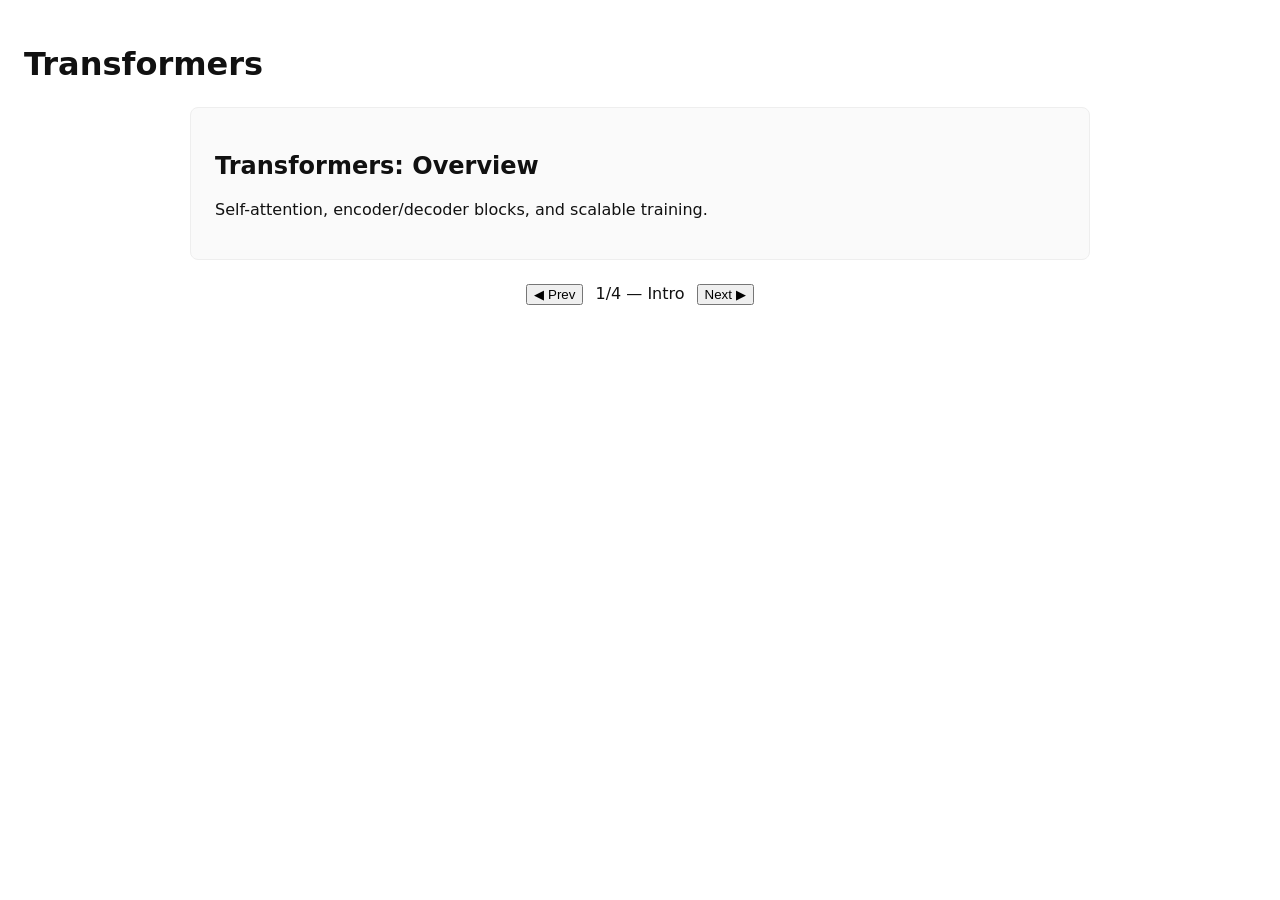
==== presentations/transformers/index.html @ 838b5c8e "Add presentations folder and transformers template Co-authored-by: Copilot <223556219+Copilot@users." ====
<!doctype html>
<html>
<head>
  <meta charset="utf-8">
  <title>Transformers — Presentation</title>
  <link rel="stylesheet" href="style.css">
</head>
<body>
  <header><h1>Transformers</h1></header>
  <main class="slides">
    <section class="slide" data-title="Intro">
      <h2>Transformers: Overview</h2>
      <p>Self-attention, encoder/decoder blocks, and scalable training.</p>
    </section>
    <section class="slide" data-title="Attention">
      <h2>Self-Attention</h2>
      <p>Compute attention weights between tokens to produce contextual representations.</p>
      <button id="show-sources">Sources</button>
    </section>
    <section class="slide" data-title="Architecture">
      <h2>Architecture</h2>
      <ul>
        <li>Multi-head attention</li>
        <li>Feed-forward layers</li>
        <li>Layer norm & residual connections</li>
      </ul>
      <button id="show-notes">Speaker notes</button>
    </section>
    <section class="slide" data-title="Summary">
      <h2>Summary</h2>
      <p>Transformers enabled large-scale language models via attention and scaling.</p>
    </section>
  </main>
  <nav class="controls">
    <button id="prev">◀ Prev</button>
    <span id="counter"></span>
    <button id="next">Next ▶</button>
  </nav>

  <aside id="overlay-sources" class="overlay hidden">
    <div class="panel">
      <h3>Sources</h3>
      <ul>
        <li>Vaswani et al., Attention is All You Need (2017)</li>
        <li>Related tutorials and blog posts</li>
      </ul>
      <button class="close">Close</button>
    </div>
  </aside>

  <aside id="overlay-notes" class="overlay hidden">
    <div class="panel">
      <h3>Speaker notes</h3>
      <p>Explain attention heads, show visualizations, and link to papers.</p>
      <button class="close">Close</button>
    </div>
  </aside>

  <script src="script.js"></script>
</body>
</html>
---- presentations/transformers/style.css ----
*{box-sizing:border-box}
body{font-family:system-ui,Arial;background:#fff;color:#111;margin:0;padding:24px}
.slides{max-width:900px;margin:24px auto}
.slide{display:none;padding:24px;border-radius:8px;border:1px solid #eee;background:#fafafa}
.slide.active{display:block}
.controls{display:flex;justify-content:center;gap:12px;margin-top:12px}
.overlay{position:fixed;inset:0;display:flex;align-items:center;justify-content:center;background:rgba(0,0,0,0.5)}
.overlay.hidden{display:none}
.panel{background:#fff;padding:20px;border-radius:8px;max-width:640px;width:90%}
button{cursor:pointer}
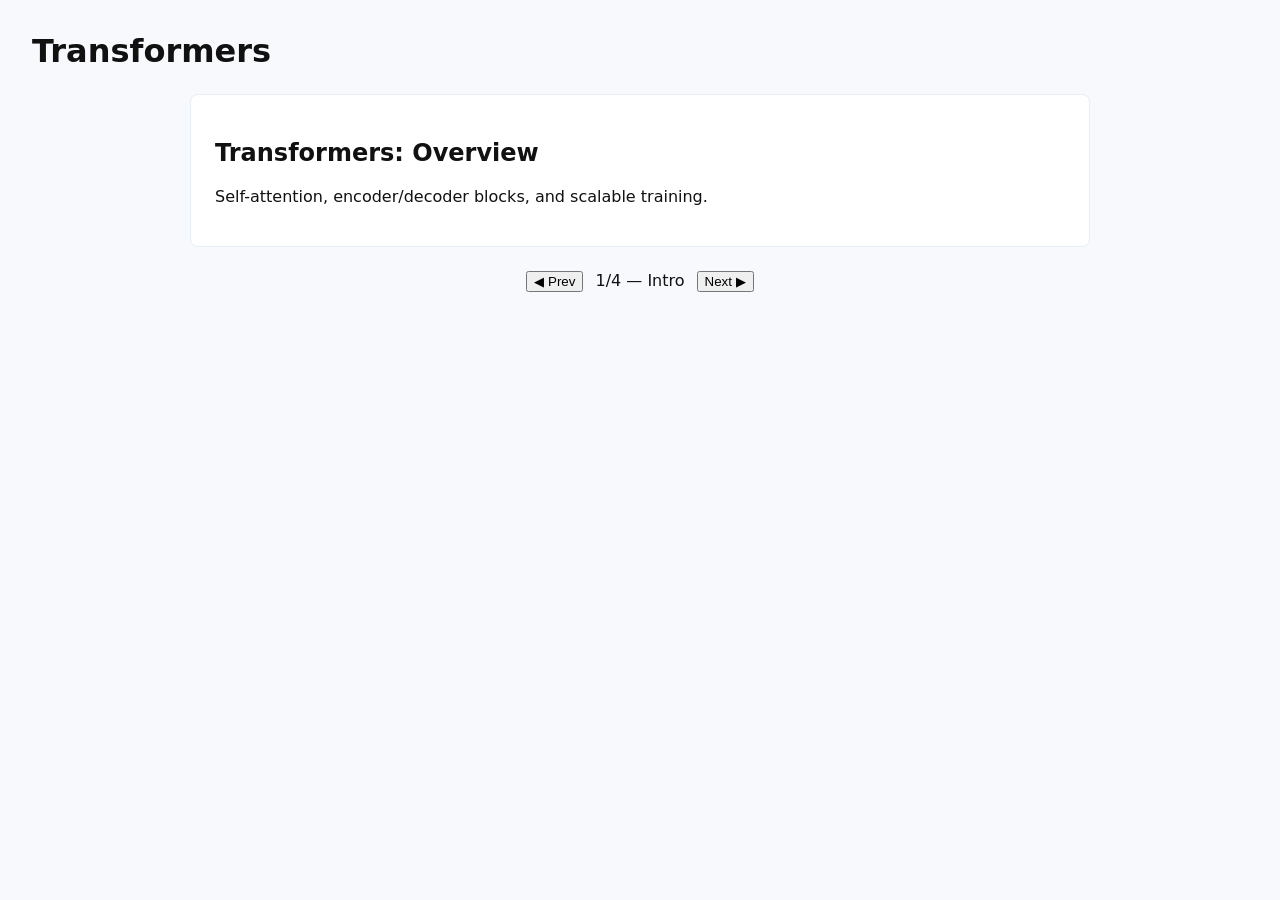
==== commit 6e2d1d6d: "Add README and transformers template Co-authored-by: Copilot <223556219+Copilot@users.noreply.github" ====
--- a/presentations/transformers/index.html
+++ b/presentations/transformers/index.html
@@ -42,7 +42,6 @@
       <h3>Sources</h3>
       <ul>
         <li>Vaswani et al., Attention is All You Need (2017)</li>
-        <li>Related tutorials and blog posts</li>
       </ul>
       <button class="close">Close</button>
     </div>
--- a/presentations/transformers/style.css
+++ b/presentations/transformers/style.css
@@ -1,7 +1,8 @@
 *{box-sizing:border-box}
-body{font-family:system-ui,Arial;background:#fff;color:#111;margin:0;padding:24px}
+body{font-family:system-ui,Arial;background:#f7f9fc;color:#111;margin:0;padding:32px}
+header h1{margin:0 0 16px}
 .slides{max-width:900px;margin:24px auto}
-.slide{display:none;padding:24px;border-radius:8px;border:1px solid #eee;background:#fafafa}
+.slide{display:none;padding:24px;border-radius:8px;border:1px solid #e6eef8;background:#fff}
 .slide.active{display:block}
 .controls{display:flex;justify-content:center;gap:12px;margin-top:12px}
 .overlay{position:fixed;inset:0;display:flex;align-items:center;justify-content:center;background:rgba(0,0,0,0.5)}
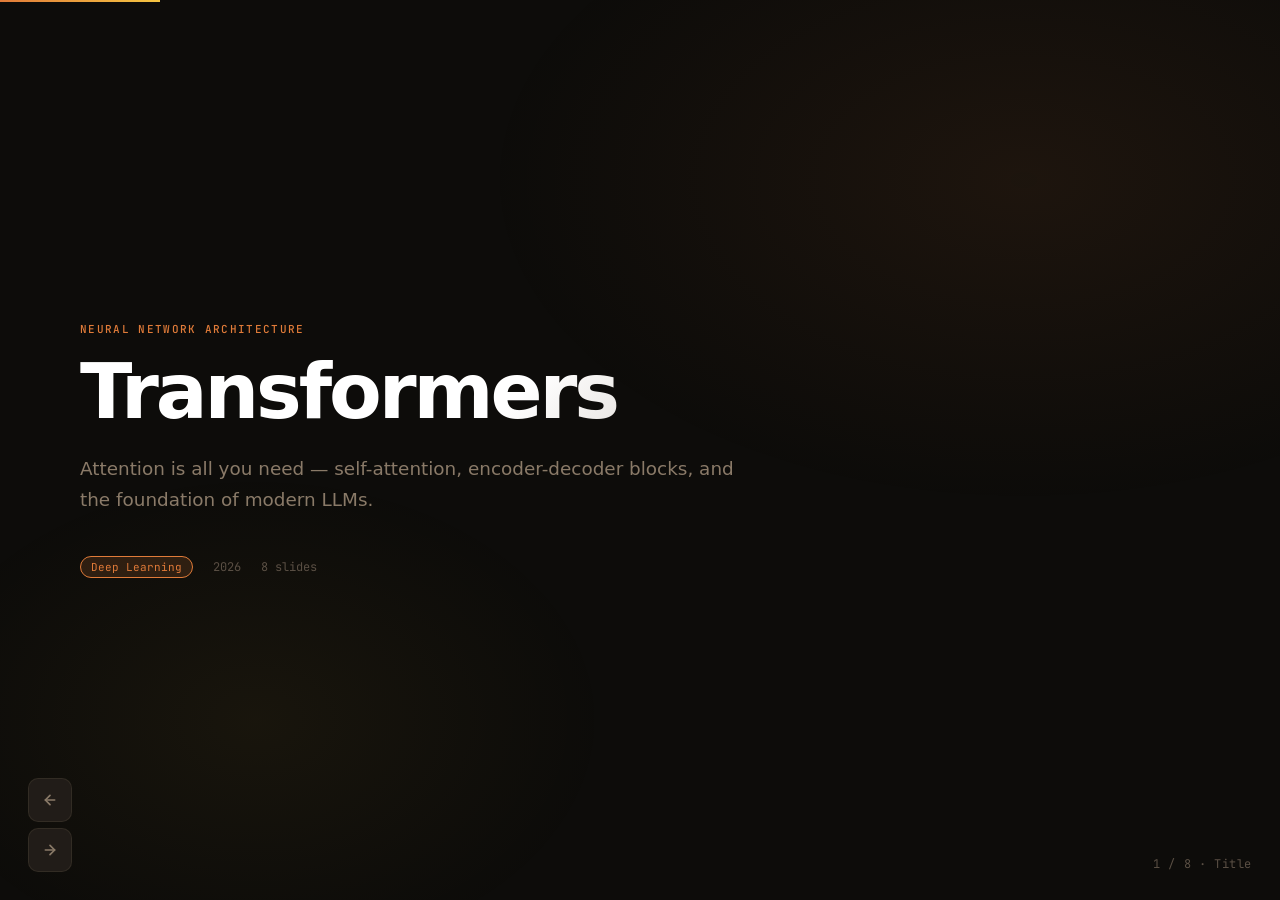
==== commit 42d7adbe: "feat: complete redesign of transformers presentation - dark warm theme, full-frame slides, lower-lef" ====
--- a/presentations/transformers/index.html
+++ b/presentations/transformers/index.html
@@ -1,60 +1,292 @@
 <!doctype html>
-<html>
+<html lang="en">
 <head>
   <meta charset="utf-8">
+  <meta name="viewport" content="width=device-width,initial-scale=1">
   <title>Transformers — Presentation</title>
   <link rel="stylesheet" href="style.css">
+  <link rel="preconnect" href="https://fonts.googleapis.com">
+  <link href="https://fonts.googleapis.com/css2?family=Inter:wght@400;500;600;700&family=JetBrains+Mono:wght@400;500&display=swap" rel="stylesheet">
 </head>
 <body>
-  <header><h1>Transformers</h1></header>
-  <main class="slides">
-    <section class="slide" data-title="Intro">
-      <h2>Transformers: Overview</h2>
-      <p>Self-attention, encoder/decoder blocks, and scalable training.</p>
-    </section>
-    <section class="slide" data-title="Attention">
-      <h2>Self-Attention</h2>
-      <p>Compute attention weights between tokens to produce contextual representations.</p>
-      <button id="show-sources">Sources</button>
-    </section>
-    <section class="slide" data-title="Architecture">
-      <h2>Architecture</h2>
-      <ul>
-        <li>Multi-head attention</li>
-        <li>Feed-forward layers</li>
-        <li>Layer norm & residual connections</li>
-      </ul>
-      <button id="show-notes">Speaker notes</button>
-    </section>
+
+  <!-- Progress bar -->
+  <div class="progress-bar" id="progress"></div>
+
+  <!-- Slides -->
+  <div class="slides-wrapper">
+
+    <!-- Slide 1: Title -->
+    <section class="slide title-slide active" data-title="Title">
+      <div class="slide-label">Neural Network Architecture</div>
+      <h1>Transformers</h1>
+      <p>Attention is all you need — self-attention, encoder-decoder blocks, and the foundation of modern LLMs.</p>
+      <div class="title-meta">
+        <span class="tag">Deep Learning</span>
+        <span>2026</span>
+        <span>8 slides</span>
+      </div>
+    </section>
+
+    <!-- Slide 2: Embeddings -->
+    <section class="slide" data-title="Embeddings">
+      <div class="slide-label">Section 1 — Tokenization</div>
+      <h2>Embeddings: Turning Words into Numbers</h2>
+      <div class="two-col">
+        <div>
+          <ul class="bullet-list">
+            <li><strong>Token</strong> — a discrete unit of text: word, subword (<code>@@</code>), or character.</li>
+            <li><strong>Embedding table</strong> — a learned matrix <code>E ∈ ℝ<sup>V×d</sup></code> where <code>V</code> = vocab size, <code>d</code> = embedding dimension.</li>
+            <li><strong>Positional encoding</strong> — adds position signal via sin/cos functions or learned offsets so the model knows token order.</li>
+            <li>Output: a sequence of dense vectors that capture semantic and syntactic meaning.</li>
+          </ul>
+        </div>
+        <div class="diagram">
+          <div class="diagram-row">
+            <div class="diagram-label">Input</div>
+            <div class="diagram-box">"the cat sat down"</div>
+          </div>
+          <div class="diagram-row">
+            <div class="diagram-label">Tokenize</div>
+            <div class="diagram-box">the | _cat | _sat | _down</div>
+          </div>
+          <div class="diagram-row">
+            <div class="diagram-label">Embed</div>
+            <div class="diagram-box highlight">E × indices → d-dim vectors</div>
+          </div>
+          <div class="diagram-row">
+            <div class="diagram-label">+ Pos enc</div>
+            <div class="diagram-box">sin/cos or learned</div>
+          </div>
+        </div>
+      </div>
+    </section>
+
+    <!-- Slide 3: Self-Attention -->
+    <section class="slide" data-title="Self-Attention">
+      <div class="slide-label">Section 2 — Core Mechanism</div>
+      <h2>Self-Attention: Context Through Queries &amp; Keys</h2>
+      <div class="two-col">
+        <div>
+          <ul class="bullet-list">
+            <li>Every token emits a <strong>query</strong> (what am I looking for?) and receives <strong>keys</strong> (what do I contain?) from all other tokens.</li>
+            <li>Attention score: <code>score(q, k) = q · k / √d<sub>k</sub></code></li>
+            <li>Softmax over all scores yields a weighted sum of <strong>values</strong> (<code>v</code>) — the attended output.</li>
+            <li>All in parallel: matrix operations <code>Q = XW<sub>Q</sub>,  K = XW<sub>K</sub>,  V = XW<sub>V</sub></code></li>
+          </ul>
+          <div class="callout">
+            Scaled dot-product prevents vanishing gradients in high-dimensional projections.
+          </div>
+        </div>
+        <div class="diagram">
+          <div class="diagram-row">
+            <div class="diagram-label">Q · K<sup>T</sup></div>
+            <div class="diagram-box">Attention scores</div>
+          </div>
+          <div class="diagram-row">
+            <div class="diagram-label">softmax</div>
+            <div class="diagram-box highlight">Probability distribution</div>
+          </div>
+          <div class="diagram-row">
+            <div class="diagram-label">× V</div>
+            <div class="diagram-box">Weighted context vectors</div>
+          </div>
+          <div style="text-align:center;margin-top:14px;font-size:11px;font-family:var(--font-mono);color:var(--text-dim)">
+            Output = softmax(QK<sup>T</sup>/√d) · V
+          </div>
+        </div>
+      </div>
+    </section>
+
+    <!-- Slide 4: Multi-Head Attention -->
+    <section class="slide" data-title="Multi-Head Attention">
+      <div class="slide-label">Section 3 — Parallel Attention</div>
+      <h2>Multi-Head Attention</h2>
+      <p>Run multiple attention heads in parallel, each with its own <code>W<sub>Q</sub>, W<sub>K</sub>, W<sub>V</sub></code> — then concatenate and project.</p>
+      <div class="content-grid triple" style="margin-top:28px">
+        <div class="content-card">
+          <div class="card-num">01</div>
+          <h3>Split into h heads</h3>
+          <p>Each head operates on a reduced dimension <code>d<sub>h</sub> = d / h</code>, keeping total compute manageable.</p>
+        </div>
+        <div class="content-card">
+          <div class="card-num">02</div>
+          <h3>Attend in parallel</h3>
+          <p>Heads independently compute attention, capturing different relational patterns — syntax, coreference, semantics.</p>
+        </div>
+        <div class="content-card">
+          <div class="card-num">03</div>
+          <h3>Concat &amp; project</h3>
+          <p><code>Output = W<sup>O</sup> · concat(head<sub>1</sub>, …, head<sub>h</sub>)</code> — linear projection back to <code>d</code>.</p>
+        </div>
+      </div>
+      <div class="callout" style="margin-top:24px">
+        Different heads learn different attention patterns — some focus on local context, others on distant dependencies.
+      </div>
+    </section>
+
+    <!-- Slide 5: Feed-Forward & Residuals -->
+    <section class="slide" data-title="FFN & Residuals">
+      <div class="slide-label">Section 4 — Per-Layer Components</div>
+      <h2>Feed-Forward &amp; Residual Connections</h2>
+      <div class="two-col">
+        <div>
+          <ul class="bullet-list">
+            <li><strong>FFN</strong> — two linear layers with <code>GELU</code> activation: <code>FFN(x) = GELU(xW<sub>1</sub>)W<sub>2</sub></code>. Applies non-linearity to each token independently.</li>
+            <li><strong>Residual connection</strong>: <code>x ← x + Sublayer(x)</code> — enables gradient flow and trains deep networks reliably.</li>
+            <li><strong>LayerNorm</strong>: <code>y = (x − μ) / √(σ² + ε) ⊙ γ + β</code> — stabilizes training by normalizing activations per token.</li>
+          </ul>
+        </div>
+        <div class="diagram">
+          <div style="font-size:11px;font-family:var(--font-mono);color:var(--text-dim);margin-bottom:12px">Per Transformer Block:</div>
+          <div class="diagram-row">
+            <div class="diagram-label">Input x</div>
+            <div class="diagram-box">d-dimensional</div>
+          </div>
+          <div class="diagram-row">
+            <div class="diagram-label">+ Sublayer</div>
+            <div class="diagram-box highlight">Multi-Head Attention or FFN</div>
+          </div>
+          <div class="diagram-row">
+            <div class="diagram-label">LayerNorm</div>
+            <div class="diagram-box">normalize(x + sublayer)</div>
+          </div>
+          <div class="diagram-row">
+            <div class="diagram-label">× Skip</div>
+            <div class="diagram-box">residual added above</div>
+          </div>
+        </div>
+      </div>
+    </section>
+
+    <!-- Slide 6: Encoder-Decoder -->
+    <section class="slide" data-title="Encoder-Decoder">
+      <div class="slide-label">Section 5 — Architecture</div>
+      <h2>Encoder-Decoder Architecture</h2>
+      <div class="two-col">
+        <div>
+          <ul class="bullet-list">
+            <li><strong>Encoder</strong> — N identical layers. Each has <strong>Multi-Head Self-Attention</strong> + FFN with residual &amp; LayerNorm. Sees the full input sequence.</li>
+            <li><strong>Decoder</strong> — N identical layers. Each has <strong>Masked</strong> Self-Attention (can't see future) + Encoder-Decoder Cross-Attention + FFN.</li>
+            <li><strong>Cross-attention</strong>: queries come from decoder; keys &amp; values come from encoder output — aligns decoding to source representation.</li>
+          </ul>
+          <div class="callout" style="margin-top:16px">
+            The original Transformer: 6 encoder layers, 6 decoder layers, <code>d<sub>model</sub>=512</code>.
+          </div>
+        </div>
+        <div style="display:flex;flex-direction:column;gap:16px">
+          <div class="content-card">
+            <div class="card-num">ENCODER</div>
+            <h3>Input embedding → Pos enc</h3>
+            <p style="font-size:13px;color:var(--text-dim);margin-top:6px">
+              ↓<br>
+              [×N] Self-Attn → FFN → +Skip → Norm<br>
+              ↓<br>
+              Context vectors (K, V) for decoder
+            </p>
+          </div>
+          <div class="content-card">
+            <div class="card-num">DECODER</div>
+            <h3>Target tokens → Pos enc</h3>
+            <p style="font-size:13px;color:var(--text-dim);margin-top:6px">
+              ↓<br>
+              [×N] Masked Attn → Cross-Attn (↕ encoder) → FFN<br>
+              ↓<br>
+              Linear → Softmax → next token
+            </p>
+          </div>
+        </div>
+      </div>
+    </section>
+
+    <!-- Slide 7: Training & Scaling -->
+    <section class="slide" data-title="Training">
+      <div class="slide-label">Section 6 — Training</div>
+      <h2>Training &amp; Scaling</h2>
+      <div class="content-grid" style="margin-top:16px">
+        <div class="content-card">
+          <div class="card-num">01 — Objective</div>
+          <h3>Causal Language Modeling</h3>
+          <p>Predict the next token given the prefix. Minimize cross-entropy loss over the training corpus. Teacher forcing during training.</p>
+        </div>
+        <div class="content-card">
+          <div class="card-num">02 — Optimization</div>
+          <h3>AdamW + Warmup</h3>
+          <p>AdamW with weight decay (decouples L2 from momentum). Learning rate warmup for <code>warmup_steps</code> then inverse-square-root decay.</p>
+        </div>
+        <div class="content-card">
+          <div class="card-num">03 — Scaling</div>
+          <h3>Power Law Scaling</h3>
+          <p>Loss ∝ N<sup>−0.07</sup> · C<sup>−0.076</sup> · D<sup>−0.057</sup> (Kaplan et al.). Bigger models + more data + more compute = better performance.</p>
+        </div>
+        <div class="content-card">
+          <div class="card-num">04 — Key Insight</div>
+          <h3>More Compute Wins</h3>
+          <p>GPT-3 (175B params), PaLM (540B), Llama 3 (405B). The transformer architecture scales predictably with compute budget.</p>
+        </div>
+      </div>
+    </section>
+
+    <!-- Slide 8: Summary -->
     <section class="slide" data-title="Summary">
+      <div class="slide-label">Wrap-up</div>
       <h2>Summary</h2>
-      <p>Transformers enabled large-scale language models via attention and scaling.</p>
-    </section>
-  </main>
-  <nav class="controls">
-    <button id="prev">◀ Prev</button>
-    <span id="counter"></span>
-    <button id="next">Next ▶</button>
+      <div class="summary-grid">
+        <div class="summary-card">
+          <div class="s-num">01</div>
+          <h3>Embeddings + Positional Encoding</h3>
+          <p>Tokens become dense vectors; position is encoded so order matters.</p>
+        </div>
+        <div class="summary-card">
+          <div class="s-num">02</div>
+          <h3>Scaled Dot-Product Attention</h3>
+          <p>Query-key-value projections compute contextual representations in parallel.</p>
+        </div>
+        <div class="summary-card">
+          <div class="s-num">03</div>
+          <h3>Multi-Head Attention</h3>
+          <p>Multiple heads capture different relationship types simultaneously.</p>
+        </div>
+        <div class="summary-card">
+          <div class="s-num">04</div>
+          <h3>FFN + Residuals + LayerNorm</h3>
+          <p>Each block is residualized; normalization stabilizes deep networks.</p>
+        </div>
+        <div class="summary-card">
+          <div class="s-num">05</div>
+          <h3>Encoder-Decoder</h3>
+          <p>Encoder builds context; decoder attends to it autoregressively.</p>
+        </div>
+        <div class="summary-card">
+          <div class="s-num">06</div>
+          <h3>Scaling Laws</h3>
+          <p>Performance improves predictably with model size, data, and compute.</p>
+        </div>
+      </div>
+      <div class="callout" style="margin-top:24px">
+        Reference: <strong>Vaswani et al., "Attention Is All You Need"</strong>, NeurIPS 2017.
+      </div>
+    </section>
+
+  </div>
+
+  <!-- Lower-left nav -->
+  <nav class="nav-panel" id="nav-panel" aria-label="Slide navigation">
+    <button class="nav-btn" id="prev" title="Previous (←)" aria-label="Previous slide">
+      <svg width="16" height="16" viewBox="0 0 24 24" fill="none" stroke="currentColor" stroke-width="2.5" stroke-linecap="round" stroke-linejoin="round">
+        <line x1="19" y1="12" x2="5" y2="12"/><polyline points="12 19 5 12 12 5"/>
+      </svg>
+    </button>
+    <button class="nav-btn" id="next" title="Next (→)" aria-label="Next slide">
+      <svg width="16" height="16" viewBox="0 0 24 24" fill="none" stroke="currentColor" stroke-width="2.5" stroke-linecap="round" stroke-linejoin="round">
+        <line x1="5" y1="12" x2="19" y2="12"/><polyline points="12 5 19 12 12 19"/>
+      </svg>
+    </button>
   </nav>
 
-  <aside id="overlay-sources" class="overlay hidden">
-    <div class="panel">
-      <h3>Sources</h3>
-      <ul>
-        <li>Vaswani et al., Attention is All You Need (2017)</li>
-      </ul>
-      <button class="close">Close</button>
-    </div>
-  </aside>
-
-  <aside id="overlay-notes" class="overlay hidden">
-    <div class="panel">
-      <h3>Speaker notes</h3>
-      <p>Explain attention heads, show visualizations, and link to papers.</p>
-      <button class="close">Close</button>
-    </div>
-  </aside>
+  <!-- Slide counter -->
+  <div class="counter" id="counter" aria-live="polite"></div>
 
   <script src="script.js"></script>
 </body>
-</html>
+</html>
--- a/presentations/transformers/style.css
+++ b/presentations/transformers/style.css
@@ -1,11 +1,408 @@
-*{box-sizing:border-box}
-body{font-family:system-ui,Arial;background:#f7f9fc;color:#111;margin:0;padding:32px}
-header h1{margin:0 0 16px}
-.slides{max-width:900px;margin:24px auto}
-.slide{display:none;padding:24px;border-radius:8px;border:1px solid #e6eef8;background:#fff}
-.slide.active{display:block}
-.controls{display:flex;justify-content:center;gap:12px;margin-top:12px}
-.overlay{position:fixed;inset:0;display:flex;align-items:center;justify-content:center;background:rgba(0,0,0,0.5)}
-.overlay.hidden{display:none}
-.panel{background:#fff;padding:20px;border-radius:8px;max-width:640px;width:90%}
-button{cursor:pointer}
+/* ── Reset & Variables ── */
+*, *::before, *::after { box-sizing: border-box; margin: 0; padding: 0; }
+
+:root {
+  --bg:           #0d0c0a;
+  --surface:      #181412;
+  --surface-2:    #211c18;
+  --border:       rgba(255,220,180,0.08);
+  --accent:       #e07b39;
+  --accent-dim:   rgba(224,123,57,0.15);
+  --accent-glow:  rgba(224,123,57,0.25);
+  --text:         #f0e6d3;
+  --text-muted:   #8a7a68;
+  --text-dim:     #5a4f44;
+  --amber:        #f5c542;
+  --amber-dim:    rgba(245,197,66,0.12);
+  --radius:       14px;
+  --font:         system-ui, -apple-system, 'Segoe UI', sans-serif;
+  --font-mono:    'JetBrains Mono', 'Fira Code', 'Cascadia Code', monospace;
+}
+
+html, body {
+  height: 100%;
+  overflow: hidden;
+  background: var(--bg);
+  color: var(--text);
+  font-family: var(--font);
+}
+
+/* ── Slide frame ── */
+.slides-wrapper {
+  position: fixed;
+  inset: 0;
+  display: flex;
+  align-items: stretch;
+}
+
+/* Left nav panel */
+.nav-panel {
+  position: fixed;
+  bottom: 28px;
+  left: 28px;
+  z-index: 100;
+  display: flex;
+  flex-direction: column;
+  gap: 6px;
+}
+
+.nav-btn {
+  width: 44px;
+  height: 44px;
+  background: var(--surface-2);
+  border: 1px solid var(--border);
+  border-radius: 10px;
+  color: var(--text-muted);
+  cursor: pointer;
+  display: flex;
+  align-items: center;
+  justify-content: center;
+  transition: background 0.18s, color 0.18s, border-color 0.18s, box-shadow 0.18s;
+}
+
+.nav-btn:hover {
+  background: var(--accent-dim);
+  border-color: var(--accent);
+  color: var(--accent);
+  box-shadow: 0 0 18px var(--accent-glow);
+}
+
+.nav-btn:active {
+  transform: scale(0.95);
+}
+
+.nav-btn svg { display: block; }
+
+/* Progress bar at top */
+.progress-bar {
+  position: fixed;
+  top: 0;
+  left: 0;
+  height: 2px;
+  background: linear-gradient(90deg, var(--accent), var(--amber));
+  z-index: 200;
+  transition: width 0.35s cubic-bezier(0.4, 0, 0.2, 1);
+}
+
+/* Slide counter bottom-right */
+.counter {
+  position: fixed;
+  bottom: 28px;
+  right: 28px;
+  z-index: 100;
+  font-family: var(--font-mono);
+  font-size: 12px;
+  color: var(--text-dim);
+  letter-spacing: 0.05em;
+}
+
+/* ── Slides ── */
+.slide {
+  position: absolute;
+  inset: 0;
+  display: flex;
+  flex-direction: column;
+  justify-content: center;
+  padding: 60px 80px;
+  opacity: 0;
+  pointer-events: none;
+  transition: opacity 0.4s ease;
+}
+
+.slide.active {
+  opacity: 1;
+  pointer-events: auto;
+}
+
+/* ── Typography helpers ── */
+.slide-label {
+  font-family: var(--font-mono);
+  font-size: 11px;
+  font-weight: 500;
+  letter-spacing: 0.12em;
+  text-transform: uppercase;
+  color: var(--accent);
+  margin-bottom: 16px;
+}
+
+.slide h1 {
+  font-size: clamp(2.8rem, 6vw, 5rem);
+  font-weight: 700;
+  letter-spacing: -0.04em;
+  line-height: 1.05;
+  color: var(--text);
+  margin-bottom: 20px;
+}
+
+.slide h2 {
+  font-size: clamp(1.8rem, 3.5vw, 2.8rem);
+  font-weight: 700;
+  letter-spacing: -0.03em;
+  line-height: 1.1;
+  color: var(--text);
+  margin-bottom: 24px;
+}
+
+.slide p {
+  font-size: 1.15rem;
+  line-height: 1.7;
+  color: var(--text-muted);
+  max-width: 680px;
+}
+
+.slide .sub {
+  font-size: 1rem;
+  color: var(--text-dim);
+  margin-top: 12px;
+}
+
+/* ── Slide-specific: Title ── */
+.title-slide {
+  background:
+    radial-gradient(ellipse 70% 60% at 80% 20%, rgba(224,123,57,0.08) 0%, transparent 60%),
+    radial-gradient(ellipse 50% 50% at 20% 80%, rgba(245,197,66,0.05) 0%, transparent 55%);
+}
+
+.title-slide h1 {
+  background: linear-gradient(135deg, #fff 40%, var(--text-muted) 100%);
+  -webkit-background-clip: text;
+  -webkit-text-fill-color: transparent;
+  background-clip: text;
+}
+
+.title-slide .title-meta {
+  margin-top: 40px;
+  display: flex;
+  align-items: center;
+  gap: 20px;
+}
+
+.title-slide .title-meta span {
+  font-family: var(--font-mono);
+  font-size: 12px;
+  color: var(--text-dim);
+}
+
+.title-slide .title-meta .tag {
+  background: var(--accent-dim);
+  border: 1px solid var(--accent);
+  color: var(--accent);
+  padding: 3px 10px;
+  border-radius: 100px;
+  font-size: 11px;
+}
+
+/* ── Content slide helpers ── */
+.content-grid {
+  display: grid;
+  grid-template-columns: 1fr 1fr;
+  gap: 24px;
+  align-items: start;
+  margin-top: 8px;
+}
+
+.content-grid.triple {
+  grid-template-columns: repeat(3, 1fr);
+}
+
+.content-card {
+  background: var(--surface);
+  border: 1px solid var(--border);
+  border-radius: var(--radius);
+  padding: 24px;
+  transition: border-color 0.2s;
+}
+
+.content-card:hover {
+  border-color: rgba(224,123,57,0.25);
+}
+
+.content-card .card-num {
+  font-family: var(--font-mono);
+  font-size: 10px;
+  color: var(--accent);
+  letter-spacing: 0.1em;
+  margin-bottom: 10px;
+}
+
+.content-card h3 {
+  font-size: 1rem;
+  font-weight: 600;
+  color: var(--text);
+  margin-bottom: 8px;
+}
+
+.content-card p {
+  font-size: 0.88rem;
+  color: var(--text-muted);
+  line-height: 1.6;
+}
+
+.content-card code {
+  font-family: var(--font-mono);
+  font-size: 0.82rem;
+  background: var(--surface-2);
+  border: 1px solid var(--border);
+  padding: 2px 7px;
+  border-radius: 5px;
+  color: var(--amber);
+}
+
+/* ── Diagram boxes ── */
+.diagram {
+  background: var(--surface);
+  border: 1px solid var(--border);
+  border-radius: var(--radius);
+  padding: 28px;
+  font-size: 0.9rem;
+}
+
+.diagram-row {
+  display: flex;
+  align-items: center;
+  gap: 12px;
+  padding: 10px 0;
+  border-bottom: 1px solid var(--border);
+}
+
+.diagram-row:last-child { border-bottom: none; }
+
+.diagram-label {
+  font-family: var(--font-mono);
+  font-size: 11px;
+  color: var(--text-dim);
+  width: 100px;
+  flex-shrink: 0;
+}
+
+.diagram-box {
+  flex: 1;
+  background: var(--surface-2);
+  border: 1px solid var(--border);
+  border-radius: 8px;
+  padding: 10px 16px;
+  color: var(--text-muted);
+  font-size: 0.85rem;
+}
+
+.diagram-box.highlight {
+  border-color: var(--accent);
+  background: var(--accent-dim);
+  color: var(--text);
+}
+
+/* ── Bullet list ── */
+.bullet-list {
+  list-style: none;
+  display: flex;
+  flex-direction: column;
+  gap: 14px;
+  margin-top: 8px;
+}
+
+.bullet-list li {
+  display: flex;
+  align-items: flex-start;
+  gap: 14px;
+  font-size: 1.05rem;
+  color: var(--text-muted);
+  line-height: 1.5;
+}
+
+.bullet-list li::before {
+  content: '';
+  width: 6px;
+  height: 6px;
+  border-radius: 50%;
+  background: var(--accent);
+  margin-top: 8px;
+  flex-shrink: 0;
+}
+
+.bullet-list strong {
+  color: var(--text);
+  font-weight: 600;
+}
+
+.bullet-list code {
+  font-family: var(--font-mono);
+  font-size: 0.85em;
+  background: var(--surface-2);
+  border: 1px solid var(--border);
+  padding: 1px 6px;
+  border-radius: 4px;
+  color: var(--amber);
+}
+
+/* ── Two-column layout ── */
+.two-col {
+  display: grid;
+  grid-template-columns: 1fr 1fr;
+  gap: 40px;
+  align-items: start;
+  margin-top: 8px;
+}
+
+/* ── Quote / callout ── */
+.callout {
+  background: var(--surface);
+  border-left: 3px solid var(--accent);
+  padding: 16px 20px;
+  border-radius: 0 var(--radius) var(--radius) 0;
+  margin-top: 16px;
+  font-size: 0.95rem;
+  color: var(--text-muted);
+  line-height: 1.6;
+}
+
+.callout code {
+  font-family: var(--font-mono);
+  font-size: 0.88em;
+  background: var(--surface-2);
+  padding: 1px 6px;
+  border-radius: 4px;
+  color: var(--amber);
+}
+
+/* ── Summary grid ── */
+.summary-grid {
+  display: grid;
+  grid-template-columns: repeat(auto-fill, minmax(220px, 1fr));
+  gap: 16px;
+  margin-top: 12px;
+}
+
+.summary-card {
+  background: var(--surface);
+  border: 1px solid var(--border);
+  border-radius: var(--radius);
+  padding: 20px;
+}
+
+.summary-card .s-num {
+  font-family: var(--font-mono);
+  font-size: 10px;
+  color: var(--text-dim);
+  margin-bottom: 8px;
+}
+
+.summary-card h3 {
+  font-size: 0.92rem;
+  font-weight: 600;
+  color: var(--text);
+  margin-bottom: 6px;
+}
+
+.summary-card p {
+  font-size: 0.82rem;
+  color: var(--text-muted);
+  line-height: 1.5;
+}
+
+/* ── Responsive ── */
+@media (max-width: 768px) {
+  .slide { padding: 40px 28px; }
+  .content-grid { grid-template-columns: 1fr; }
+  .content-grid.triple { grid-template-columns: 1fr; }
+  .two-col { grid-template-columns: 1fr; }
+}
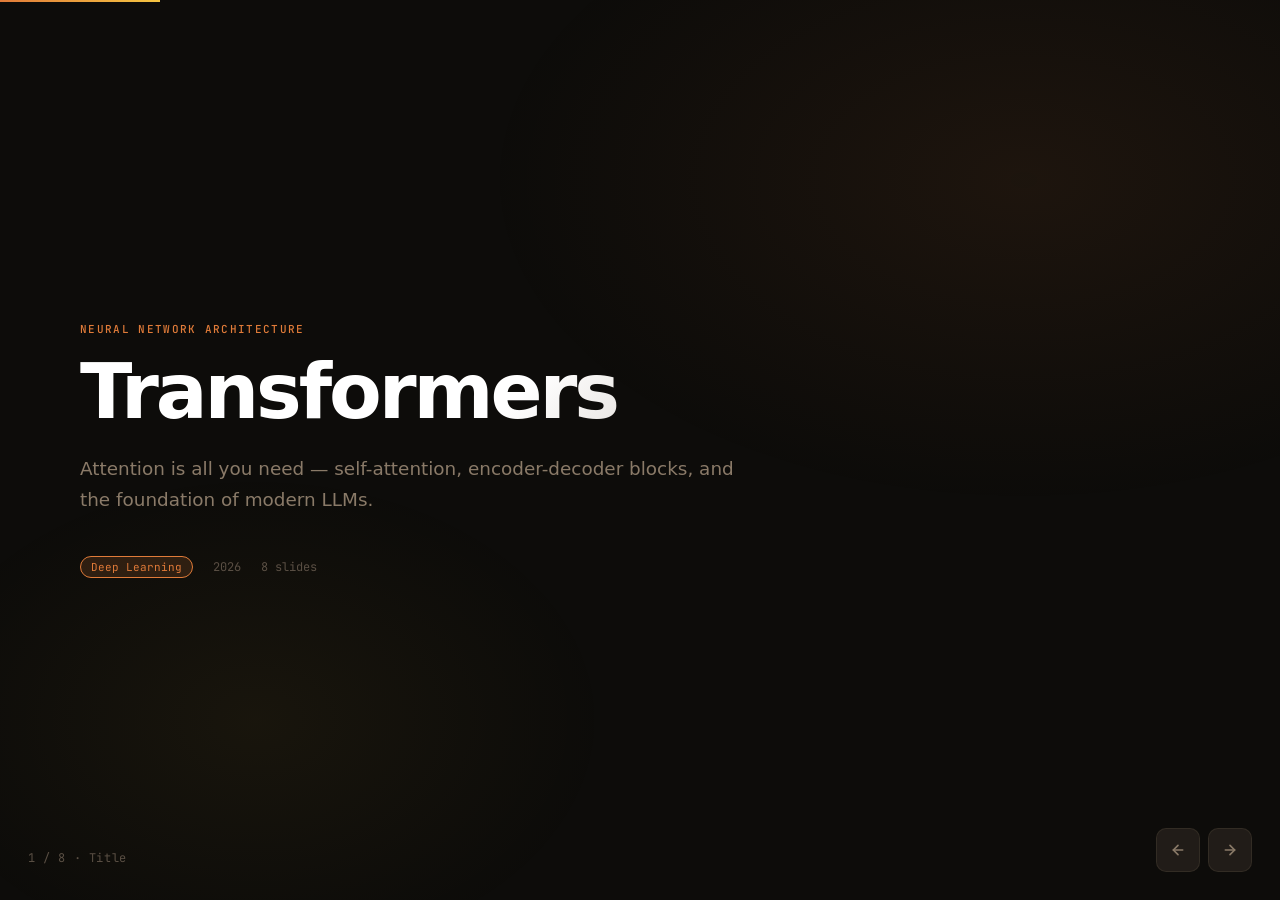
==== commit fd14934c: "feat: interactive embedding map - click dots to reveal nearest neighbors; nav moved to lower-right" ====
--- a/presentations/transformers/index.html
+++ b/presentations/transformers/index.html
@@ -28,35 +28,35 @@
       </div>
     </section>
 
-    <!-- Slide 2: Embeddings -->
+    <!-- Slide 2: Embeddings (interactive) -->
     <section class="slide" data-title="Embeddings">
       <div class="slide-label">Section 1 — Tokenization</div>
-      <h2>Embeddings: Turning Words into Numbers</h2>
-      <div class="two-col">
-        <div>
-          <ul class="bullet-list">
-            <li><strong>Token</strong> — a discrete unit of text: word, subword (<code>@@</code>), or character.</li>
-            <li><strong>Embedding table</strong> — a learned matrix <code>E ∈ ℝ<sup>V×d</sup></code> where <code>V</code> = vocab size, <code>d</code> = embedding dimension.</li>
-            <li><strong>Positional encoding</strong> — adds position signal via sin/cos functions or learned offsets so the model knows token order.</li>
-            <li>Output: a sequence of dense vectors that capture semantic and syntactic meaning.</li>
-          </ul>
-        </div>
-        <div class="diagram">
-          <div class="diagram-row">
-            <div class="diagram-label">Input</div>
-            <div class="diagram-box">"the cat sat down"</div>
-          </div>
-          <div class="diagram-row">
-            <div class="diagram-label">Tokenize</div>
-            <div class="diagram-box">the | _cat | _sat | _down</div>
-          </div>
-          <div class="diagram-row">
-            <div class="diagram-label">Embed</div>
-            <div class="diagram-box highlight">E × indices → d-dim vectors</div>
-          </div>
-          <div class="diagram-row">
-            <div class="diagram-label">+ Pos enc</div>
-            <div class="diagram-box">sin/cos or learned</div>
+      <h2>Embeddings: Words in a Geometric World</h2>
+      <div class="embed-layout">
+        <!-- Left: content -->
+        <div class="embed-left">
+          <ul class="bullet-list">
+            <li>A <strong>word embedding</strong> maps each token to a dense vector in ℝ<sup>d</sup> — capturing meaning through geometry.</li>
+            <li>Similar words land <strong>near each other</strong>. "Cat" and "dog" cluster; "run" and "swim" cluster.</li>
+            <li><strong>Vector arithmetic</strong> captures relationships: <code>king − man + woman ≈ queen</code></li>
+            <li><strong>Positional encoding</strong> adds absolute position via sin/cos functions — the model knows <em>where</em> each token is.</li>
+          </ul>
+          <div class="callout">
+            Hover over any dot in the map — you'll see its nearest neighbors in embedding space.
+          </div>
+          <div class="vec-arith">
+            <div class="vec-label">Try it: click any dot to reveal its nearest neighbors</div>
+          </div>
+        </div>
+        <!-- Right: interactive 2D embedding map -->
+        <div class="embed-right">
+          <div class="emap-header">
+            <span class="emap-title">2D Embedding Space</span>
+            <span class="emap-sub">trained representation, projected to 2D</span>
+          </div>
+          <div class="emap-container" id="emap">
+            <canvas id="emap-canvas"></canvas>
+            <div class="emap-tooltip" id="emap-tooltip"></div>
           </div>
         </div>
       </div>
@@ -270,7 +270,7 @@
 
   </div>
 
-  <!-- Lower-left nav -->
+  <!-- Lower-RIGHT nav -->
   <nav class="nav-panel" id="nav-panel" aria-label="Slide navigation">
     <button class="nav-btn" id="prev" title="Previous (←)" aria-label="Previous slide">
       <svg width="16" height="16" viewBox="0 0 24 24" fill="none" stroke="currentColor" stroke-width="2.5" stroke-linecap="round" stroke-linejoin="round">
--- a/presentations/transformers/style.css
+++ b/presentations/transformers/style.css
@@ -35,45 +35,18 @@
   align-items: stretch;
 }
 
-/* Left nav panel */
+/* ── Nav panel — LOWER RIGHT ── */
 .nav-panel {
   position: fixed;
   bottom: 28px;
-  left: 28px;
+  right: 28px;
   z-index: 100;
   display: flex;
-  flex-direction: column;
-  gap: 6px;
-}
-
-.nav-btn {
-  width: 44px;
-  height: 44px;
-  background: var(--surface-2);
-  border: 1px solid var(--border);
-  border-radius: 10px;
-  color: var(--text-muted);
-  cursor: pointer;
-  display: flex;
-  align-items: center;
-  justify-content: center;
-  transition: background 0.18s, color 0.18s, border-color 0.18s, box-shadow 0.18s;
-}
-
-.nav-btn:hover {
-  background: var(--accent-dim);
-  border-color: var(--accent);
-  color: var(--accent);
-  box-shadow: 0 0 18px var(--accent-glow);
-}
-
-.nav-btn:active {
-  transform: scale(0.95);
-}
-
-.nav-btn svg { display: block; }
-
-/* Progress bar at top */
+  flex-direction: row;
+  gap: 8px;
+}
+
+/* ── Progress bar at top ── */
 .progress-bar {
   position: fixed;
   top: 0;
@@ -84,17 +57,42 @@
   transition: width 0.35s cubic-bezier(0.4, 0, 0.2, 1);
 }
 
-/* Slide counter bottom-right */
+/* ── Slide counter bottom-left ── */
 .counter {
   position: fixed;
-  bottom: 28px;
-  right: 28px;
+  bottom: 34px;
+  left: 28px;
   z-index: 100;
   font-family: var(--font-mono);
   font-size: 12px;
   color: var(--text-dim);
   letter-spacing: 0.05em;
 }
+
+/* ── Nav buttons ── */
+.nav-btn {
+  width: 44px;
+  height: 44px;
+  background: var(--surface-2);
+  border: 1px solid var(--border);
+  border-radius: 10px;
+  color: var(--text-muted);
+  cursor: pointer;
+  display: flex;
+  align-items: center;
+  justify-content: center;
+  transition: background 0.18s, color 0.18s, border-color 0.18s, box-shadow 0.18s;
+}
+
+.nav-btn:hover {
+  background: var(--accent-dim);
+  border-color: var(--accent);
+  color: var(--accent);
+  box-shadow: 0 0 18px var(--accent-glow);
+}
+
+.nav-btn:active { transform: scale(0.95); }
+.nav-btn svg { display: block; }
 
 /* ── Slides ── */
 .slide {
@@ -109,10 +107,7 @@
   transition: opacity 0.4s ease;
 }
 
-.slide.active {
-  opacity: 1;
-  pointer-events: auto;
-}
+.slide.active { opacity: 1; pointer-events: auto; }
 
 /* ── Typography helpers ── */
 .slide-label {
@@ -140,7 +135,7 @@
   letter-spacing: -0.03em;
   line-height: 1.1;
   color: var(--text);
-  margin-bottom: 24px;
+  margin-bottom: 20px;
 }
 
 .slide p {
@@ -156,7 +151,7 @@
   margin-top: 12px;
 }
 
-/* ── Slide-specific: Title ── */
+/* ── Title slide ── */
 .title-slide {
   background:
     radial-gradient(ellipse 70% 60% at 80% 20%, rgba(224,123,57,0.08) 0%, transparent 60%),
@@ -201,9 +196,7 @@
   margin-top: 8px;
 }
 
-.content-grid.triple {
-  grid-template-columns: repeat(3, 1fr);
-}
+.content-grid.triple { grid-template-columns: repeat(3, 1fr); }
 
 .content-card {
   background: var(--surface);
@@ -213,9 +206,7 @@
   transition: border-color 0.2s;
 }
 
-.content-card:hover {
-  border-color: rgba(224,123,57,0.25);
-}
+.content-card:hover { border-color: rgba(224,123,57,0.25); }
 
 .content-card .card-num {
   font-family: var(--font-mono);
@@ -319,10 +310,7 @@
   flex-shrink: 0;
 }
 
-.bullet-list strong {
-  color: var(--text);
-  font-weight: 600;
-}
+.bullet-list strong { color: var(--text); font-weight: 600; }
 
 .bullet-list code {
   font-family: var(--font-mono);
@@ -343,7 +331,7 @@
   margin-top: 8px;
 }
 
-/* ── Quote / callout ── */
+/* ── Callout ── */
 .callout {
   background: var(--surface);
   border-left: 3px solid var(--accent);
@@ -399,10 +387,126 @@
   line-height: 1.5;
 }
 
+/* ══════════════════════════════════════════
+   EMBEDDINGS SLIDE — Interactive Layout
+══════════════════════════════════════════ */
+
+.embed-layout {
+  display: grid;
+  grid-template-columns: 1fr 1fr;
+  gap: 36px;
+  align-items: start;
+  margin-top: 16px;
+  height: calc(100vh - 220px);
+  min-height: 340px;
+}
+
+.embed-left {
+  display: flex;
+  flex-direction: column;
+  gap: 0;
+}
+
+.embed-left .bullet-list { flex: 1; }
+
+.vec-arith {
+  margin-top: 14px;
+  padding: 12px 16px;
+  background: var(--amber-dim);
+  border: 1px solid rgba(245,197,66,0.2);
+  border-radius: 8px;
+}
+
+.vec-label {
+  font-family: var(--font-mono);
+  font-size: 11px;
+  color: rgba(245,197,66,0.8);
+  letter-spacing: 0.03em;
+}
+
+/* ── Embedding map ── */
+.embed-right {
+  display: flex;
+  flex-direction: column;
+  height: 100%;
+  gap: 10px;
+}
+
+.emap-header {
+  display: flex;
+  align-items: baseline;
+  gap: 10px;
+}
+
+.emap-title {
+  font-family: var(--font-mono);
+  font-size: 11px;
+  font-weight: 500;
+  letter-spacing: 0.1em;
+  text-transform: uppercase;
+  color: var(--text-dim);
+}
+
+.emap-sub {
+  font-size: 11px;
+  color: var(--text-dim);
+  opacity: 0.6;
+}
+
+.emap-container {
+  flex: 1;
+  position: relative;
+  background: var(--surface);
+  border: 1px solid var(--border);
+  border-radius: var(--radius);
+  overflow: hidden;
+  cursor: crosshair;
+}
+
+#emap-canvas {
+  width: 100%;
+  height: 100%;
+  display: block;
+}
+
+.emap-tooltip {
+  position: absolute;
+  pointer-events: none;
+  background: var(--surface-2);
+  border: 1px solid rgba(224,123,57,0.4);
+  border-radius: 8px;
+  padding: 8px 12px;
+  font-family: var(--font-mono);
+  font-size: 12px;
+  color: var(--text);
+  white-space: nowrap;
+  opacity: 0;
+  transition: opacity 0.15s;
+  z-index: 10;
+}
+
+.emap-tooltip.visible { opacity: 1; }
+
+.emap-tooltip .tt-word {
+  font-weight: 600;
+  color: var(--accent);
+  font-size: 13px;
+  display: block;
+  margin-bottom: 4px;
+}
+
+.emap-tooltip .tt-neighbors {
+  color: var(--text-muted);
+  font-size: 11px;
+  line-height: 1.5;
+}
+
 /* ── Responsive ── */
 @media (max-width: 768px) {
   .slide { padding: 40px 28px; }
   .content-grid { grid-template-columns: 1fr; }
   .content-grid.triple { grid-template-columns: 1fr; }
   .two-col { grid-template-columns: 1fr; }
+  .embed-layout { grid-template-columns: 1fr; height: auto; }
+  .embed-right { height: 280px; }
 }
